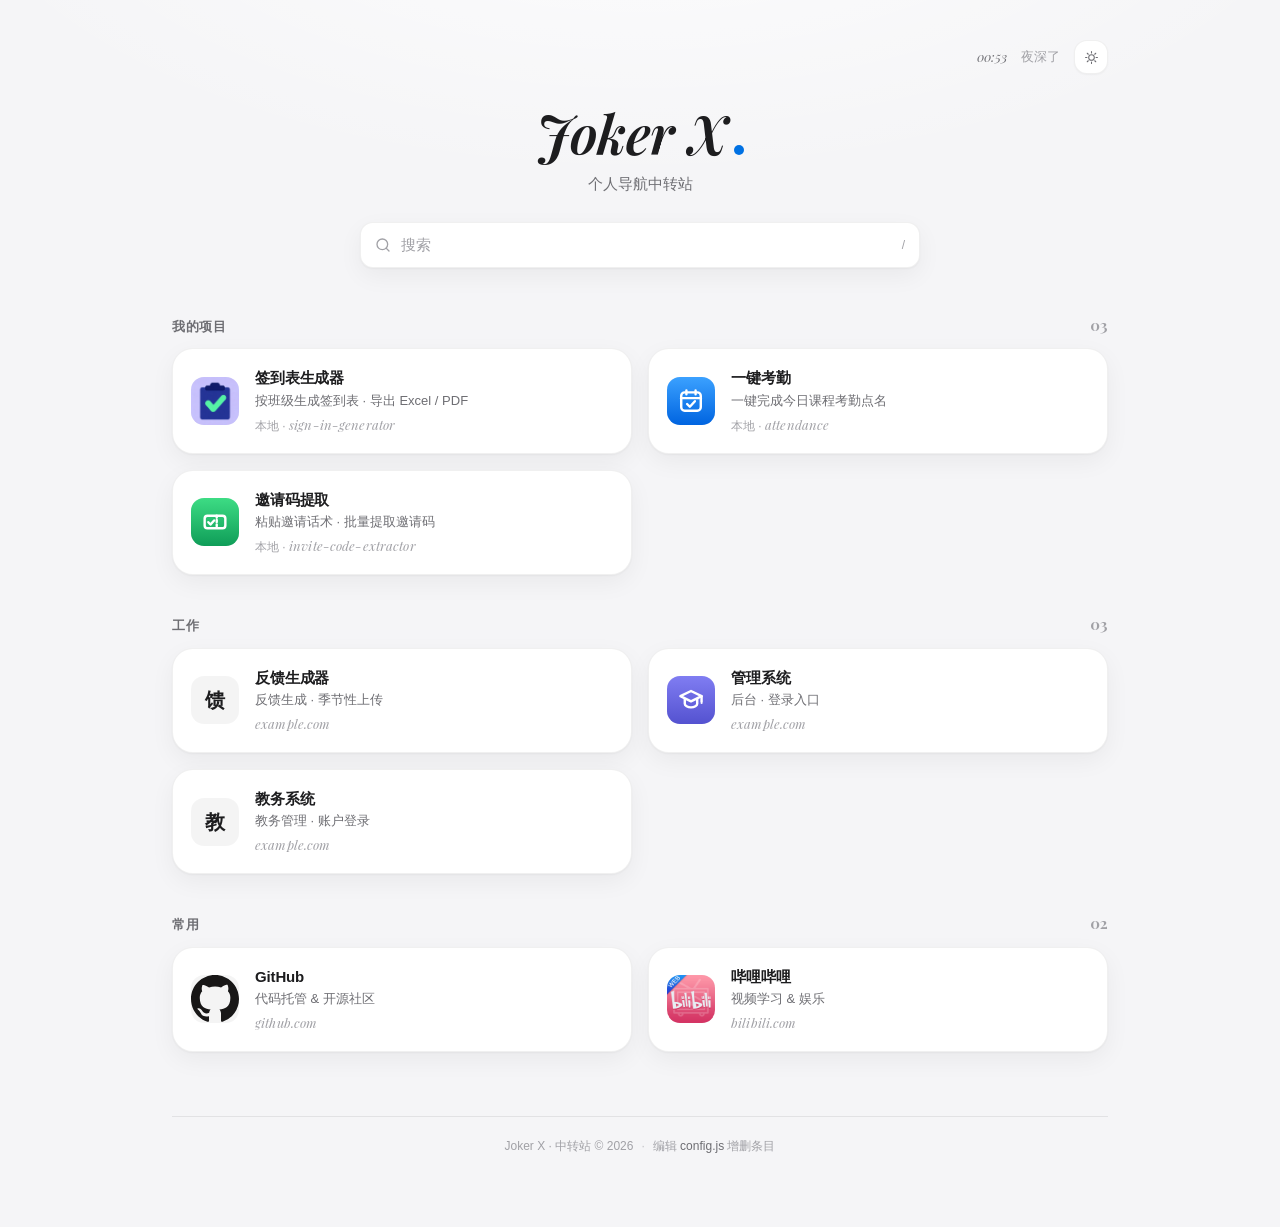
==== index.html @ 62157f1e "feat: Joker X 中转站 —— 苹果风个人导航站（纯静态） 卡片式导航：外链新标签打开、本地子项目当前页跳转。 带搜索过滤、深浅色切换、时钟与问候；零依赖、零构建。 config.js 为示" ====
<!DOCTYPE html>
<html lang="zh-CN">
<head>
  <meta charset="UTF-8">
  <meta name="viewport" content="width=device-width, initial-scale=1.0">
  <meta name="theme-color" content="#f5f5f7">
  <title>Joker X · 中转站</title>
  <meta name="description" content="Joker X 的个人导航中转站">
  <link rel="icon" href="data:image/svg+xml,<svg xmlns='http://www.w3.org/2000/svg' viewBox='0 0 64 64'><rect width='64' height='64' rx='15' fill='%230071e3'/><text x='27' y='45' font-family='Helvetica' font-size='32' font-weight='700' fill='%23ffffff' text-anchor='middle'>J</text><circle cx='47' cy='41' r='4' fill='%23ffffff' opacity='0.9'/></svg>">
  <!-- 首屏主题：必须在样式表之前确定 data-theme，避免刷新时闪一下错误的颜色。
       独立成 theme.js 是为了兼容站点 CSP（script-src 'self' 会拦截内联脚本）。 -->
  <script src="theme.js"></script>
  <link rel="preload" href="assets/fonts/playfair-display-italic.woff2" as="font" type="font/woff2" crossorigin>
  <link rel="preload" href="assets/fonts/playfair-display.woff2" as="font" type="font/woff2" crossorigin>
  <link rel="stylesheet" href="style.css">
</head>
<body>
  <div class="app">
    <!-- 顶栏：右侧时钟 / 问候 / 主题切换 -->
    <div class="topbar">
      <span class="clock" id="clock">--:--</span>
      <span class="greeting" id="greeting">你好</span>
      <button class="theme-toggle" id="themeToggle" type="button" title="切换深色 / 浅色" aria-label="切换深色 / 浅色">
        <svg class="theme-icon theme-icon--sun" viewBox="0 0 24 24" fill="none" stroke="currentColor" stroke-width="1.7" stroke-linecap="round" aria-hidden="true"><circle cx="12" cy="12" r="4.5"/><path d="M12 2.5v2.2M12 19.3v2.2M2.5 12h2.2M19.3 12h2.2M5.2 5.2l1.6 1.6M17.2 17.2l1.6 1.6M5.2 18.8l1.6-1.6M17.2 6.8l1.6-1.6"/></svg>
        <svg class="theme-icon theme-icon--moon" viewBox="0 0 24 24" fill="none" stroke="currentColor" stroke-width="1.7" stroke-linecap="round" stroke-linejoin="round" aria-hidden="true"><path d="M21 12.79A9 9 0 1 1 11.21 3a7 7 0 0 0 9.79 9.79Z"/></svg>
      </button>
    </div>

    <!-- 标题与搜索 -->
    <header class="hero">
      <h1 class="brand-title">Joker X<span class="brand-dot" aria-hidden="true"></span></h1>
      <p class="brand-sub">个人导航中转站</p>
      <div class="search-wrap">
        <div class="search-box">
          <svg class="search-icon" viewBox="0 0 24 24" fill="none" stroke="currentColor" stroke-width="2" stroke-linecap="round" stroke-linejoin="round" aria-hidden="true"><circle cx="11" cy="11" r="8"/><line x1="21" y1="21" x2="16.65" y2="16.65"/></svg>
          <input type="text" id="searchInput" class="search-input" placeholder="搜索" autocomplete="off" spellcheck="false" aria-label="搜索">
          <kbd class="search-kbd">/</kbd>
        </div>
      </div>
    </header>

    <!-- 分区卡片（由 app.js 按 config.js 渲染） -->
    <main class="sections" id="sections"></main>

    <!-- 空状态 -->
    <div class="empty" id="empty" hidden>
      <p class="empty-text">没有找到匹配的条目，换个关键词试试。</p>
    </div>

    <footer class="footer">
      <span>Joker X · 中转站 © <span id="year"></span></span>
      <span class="footer-sep" aria-hidden="true">·</span>
      <span>编辑 <code>config.js</code> 增删条目</span>
    </footer>
  </div>

  <script src="config.js"></script>
  <script src="app.js"></script>
</body>
</html>
---- style.css ----
/* ============================================================
   Joker X 中转站 · 样式表
   苹果风：浅灰底 / 白色圆角卡片 / 细腻阴影 / 苹果蓝点睛
   主题：html[data-theme="light" | "dark"]，深色变量直接写在
   html[data-theme="dark"] 选择器上，不嵌套 :root。
   全部使用扁平选择器，兼容旧内核浏览器。

   圆角：黄金比例（斐波那契）8 / 13 / 21，逐级 ×1.618
         --r-1 小元素 · --r-2 图标位/搜索框/按钮 · --r-3 卡片
   ============================================================ */

/* 品牌艺术衬线：Playfair Display（本地文件，wght 变量轴；斜体 600 用于字标） */
@font-face {
  font-family: 'Playfair Display';
  src: url('./assets/fonts/playfair-display.woff2') format('woff2');
  font-weight: 400 900;
  font-style: normal;
  font-display: swap;
}

@font-face {
  font-family: 'Playfair Display';
  src: url('./assets/fonts/playfair-display-italic.woff2') format('woff2');
  font-weight: 400 900;
  font-style: italic;
  font-display: swap;
}

:root {
  color-scheme: light;

  /* 浅灰底 / 白色卡片 / 文字 */
  --bg: #f5f5f7;
  --bg-glow: radial-gradient(1100px 520px at 50% -160px, rgba(255, 255, 255, 0.9), rgba(255, 255, 255, 0) 66%);
  --card: #ffffff;
  --ink: #1d1d1f;
  --ink-2: #6e6e73;
  --ink-3: #a1a1a6;

  /* 卡片描边与阴影 */
  --card-border: rgba(0, 0, 0, 0.06);
  --card-border-hover: rgba(0, 0, 0, 0.12);
  --card-shadow: 0 1px 2px rgba(0, 0, 0, 0.04), 0 8px 24px rgba(0, 0, 0, 0.05);
  --card-shadow-hover: 0 2px 4px rgba(0, 0, 0, 0.05), 0 16px 40px rgba(0, 0, 0, 0.10);

  /* 图标位底色 */
  --icon-bg: rgba(0, 0, 0, 0.045);

  /* 发丝线（页脚等） */
  --line: rgba(0, 0, 0, 0.08);

  /* 唯一强调色：苹果蓝 */
  --accent: #0071e3;
  --focus-ring: rgba(0, 113, 227, 0.35);

  /* 黄金比例圆角 */
  --r-1: 8px;
  --r-2: 13px;
  --r-3: 21px;

  --font: -apple-system, BlinkMacSystemFont, 'SF Pro Text', 'Segoe UI', 'PingFang SC',
          'Hiragino Sans GB', 'Microsoft YaHei', 'Helvetica Neue', Arial, sans-serif;

  /* 艺术衬线：只用于展示性文字（字标、网址、时钟）。
     邀请码 / 学号等要照着抄的数据一律用系统字体正常显示，不用斜体。 */
  --font-en: 'Playfair Display', 'Palatino Linotype', 'Book Antiqua', Georgia, serif;
}

/* ---------- 深色主题变量 ---------- */
html[data-theme="dark"] {
  color-scheme: dark;

  --bg: #000000;
  --bg-glow: radial-gradient(1100px 520px at 50% -160px, rgba(255, 255, 255, 0.07), rgba(0, 0, 0, 0) 66%);
  --card: #1c1c1e;
  --ink: #f5f5f7;
  --ink-2: #a1a1a6;
  --ink-3: #6e6e73;

  --card-border: rgba(255, 255, 255, 0.08);
  --card-border-hover: rgba(255, 255, 255, 0.16);
  --card-shadow: 0 1px 2px rgba(0, 0, 0, 0.5), 0 8px 24px rgba(0, 0, 0, 0.35);
  --card-shadow-hover: 0 2px 4px rgba(0, 0, 0, 0.6), 0 16px 40px rgba(0, 0, 0, 0.55);

  --icon-bg: rgba(255, 255, 255, 0.09);

  --line: rgba(255, 255, 255, 0.12);

  --accent: #0a84ff;
  --focus-ring: rgba(10, 132, 255, 0.5);
}

* {
  margin: 0;
  padding: 0;
  box-sizing: border-box;
}

body {
  min-height: 100vh;
  font-family: var(--font);
  font-size: 14px;
  line-height: 1.5;
  background-color: var(--bg);
  background-image: var(--bg-glow);
  background-repeat: no-repeat;
  color: var(--ink);
  overflow-x: hidden;
  -webkit-font-smoothing: antialiased;
  -moz-osx-font-smoothing: grayscale;
  transition: background-color 0.3s ease, color 0.3s ease;
}

a {
  color: inherit;
  text-decoration: none;
  -webkit-tap-highlight-color: transparent;
}

button {
  -webkit-tap-highlight-color: transparent;
}

::selection {
  background: var(--accent);
  color: #fff;
}

a:focus-visible,
button:focus-visible {
  outline: 3px solid var(--focus-ring);
  outline-offset: 2px;
}

/* ---------- 主容器 ---------- */
.app {
  max-width: 1000px;
  margin: 0 auto;
  padding: 40px 32px 72px;
}

/* ---------- 顶栏：右侧工具区 ---------- */
.topbar {
  display: flex;
  justify-content: flex-end;
  align-items: center;
  gap: 14px;
  margin-bottom: 30px;
}

.clock {
  font-family: var(--font-en);
  font-style: italic;
  font-size: 13px;
  color: var(--ink-2);
  font-variant-numeric: tabular-nums;
}

.greeting {
  font-size: 13px;
  color: var(--ink-3);
}

/* 主题切换：线描日/月图标，不用 emoji */
.theme-toggle {
  width: 34px;
  height: 34px;
  display: inline-flex;
  align-items: center;
  justify-content: center;
  background: var(--card);
  border: 1px solid var(--card-border);
  border-radius: var(--r-2);
  box-shadow: 0 1px 2px rgba(0, 0, 0, 0.04);
  color: var(--ink-2);
  cursor: pointer;
  transition: color 0.2s ease, border-color 0.2s ease;
}

@media (hover: hover) {
  .theme-toggle:hover {
    color: var(--ink);
    border-color: var(--card-border-hover);
  }
}

.theme-icon {
  width: 15px;
  height: 15px;
}

.theme-icon--sun { display: block; }
.theme-icon--moon { display: none; }

html[data-theme="dark"] .theme-icon--sun { display: none; }
html[data-theme="dark"] .theme-icon--moon { display: block; }

/* ---------- 标题区（居中） ---------- */
.hero {
  text-align: center;
}

.brand-title {
  font-family: 'Playfair Display', 'Palatino Linotype', 'Songti SC', Georgia, serif;
  font-style: italic;
  font-weight: 600;
  font-size: clamp(38px, 6.5vw, 54px);
  letter-spacing: -0.01em;
  line-height: 1.1;
}

.brand-dot {
  display: inline-block;
  width: 10px;
  height: 10px;
  margin-left: 7px;
  border-radius: 50%;
  background: var(--accent);
}

.brand-sub {
  margin-top: 10px;
  font-size: 15px;
  color: var(--ink-2);
}

/* ---------- 搜索（居中悬浮框） ---------- */
.search-wrap {
  max-width: 560px;
  margin: 26px auto 0;
}

.search-box {
  display: flex;
  align-items: center;
  gap: 10px;
  height: 46px;
  padding: 0 14px;
  background: var(--card);
  border: 1px solid var(--card-border);
  border-radius: var(--r-2);
  box-shadow: var(--card-shadow);
  transition: border-color 0.2s ease, box-shadow 0.2s ease;
}

/* 聚焦：苹果式蓝色光环 */
.search-box:focus-within {
  border-color: var(--accent);
  box-shadow: 0 0 0 4px var(--focus-ring);
}

.search-icon {
  width: 16px;
  height: 16px;
  flex: none;
  color: var(--ink-3);
}

.search-input {
  flex: 1;
  min-width: 0;
  border: 0;
  background: none;
  font-family: inherit;
  font-size: 15px;
  color: var(--ink);
}

.search-input:focus {
  outline: none;
}

.search-input::placeholder {
  color: var(--ink-3);
}

.search-kbd {
  font-family: inherit;
  font-size: 12px;
  color: var(--ink-3);
  pointer-events: none;
}

/* ---------- 目录分区 ---------- */
.sections {
  margin-top: 46px;
}

.group + .group {
  margin-top: 38px;
}

.group-title {
  display: flex;
  align-items: baseline;
  justify-content: space-between;
  gap: 12px;
  margin-bottom: 12px;
}

.group-name {
  font-size: 13px;
  font-weight: 600;
  letter-spacing: 0.04em;
  color: var(--ink-2);
}

.group-count {
  font-family: 'Playfair Display', Georgia, serif;
  font-size: 15px;
  color: var(--ink-3);
  font-variant-numeric: tabular-nums;
}

/* ---------- 卡片 ---------- */
.card-grid {
  list-style: none;
  display: grid;
  grid-template-columns: repeat(auto-fill, minmax(340px, 1fr));
  gap: 16px;
}

.card-grid > li {
  display: flex;
}

.card {
  flex: 1;
  display: flex;
  align-items: center;
  gap: 16px;
  padding: 18px;
  background: var(--card);
  border: 1px solid var(--card-border);
  border-radius: var(--r-3);
  box-shadow: var(--card-shadow);
  transition: transform 0.3s cubic-bezier(0.2, 0, 0.2, 1),
              box-shadow 0.3s cubic-bezier(0.2, 0, 0.2, 1),
              border-color 0.3s ease;
}

/* 悬停：轻微上浮 + 阴影加深，仅在支持 hover 的设备上生效 */
@media (hover: hover) {
  .card:hover {
    transform: translateY(-1px);
    box-shadow: var(--card-shadow-hover);
    border-color: var(--card-border-hover);
  }
}

/* 触屏 / 点击轻反馈 */
.card:active {
  transform: scale(0.99);
}

/* 图标位：48px 圆角灰底，品牌 logo / favicon，兜底 mark 单字 */
.card-icon {
  flex: 0 0 48px;
  width: 48px;
  height: 48px;
  display: inline-flex;
  align-items: center;
  justify-content: center;
  border-radius: var(--r-2);
  background: var(--icon-bg);
  font-size: 20px;
  font-weight: 600;
  color: var(--ink);
}

/* 图标统一铺满整个 48px 图标位（App 贴片式），圆角继承灰底槽。
   品牌图标 / 站点 favicon / 自绘贴片各自自带底色，深浅色主题均无需特殊处理；
   加载失败时 img 移除，露出灰底槽显示 mark 单字兜底 */
.card-icon img {
  width: 100%;
  height: 100%;
  border-radius: inherit;
  object-fit: cover;
}

/* 深色主题下反转单色图标（如 GitHub 黑标 → 白标） */
html[data-theme="dark"] .card-icon img.mark-invert {
  filter: invert(1);
}

.card-body {
  display: flex;
  flex-direction: column;
  min-width: 0;
}

.card-name {
  font-size: 15px;
  font-weight: 600;
  letter-spacing: -0.01em;
  overflow: hidden;
  text-overflow: ellipsis;
  white-space: nowrap;
}

.card-desc {
  margin-top: 2px;
  font-size: 13px;
  line-height: 1.45;
  color: var(--ink-2);
  display: -webkit-box;
  -webkit-line-clamp: 2;
  -webkit-box-orient: vertical;
  overflow: hidden;
}

.card-host {
  margin-top: 4px;
  font-size: 12px;
  color: var(--ink-3);
  overflow: hidden;
  text-overflow: ellipsis;
  white-space: nowrap;
}

/* 网址用艺术斜体（中文前缀保持系统字体） */
.card-host .en {
  font-family: var(--font-en);
  font-style: italic;
  font-size: 13px;
  letter-spacing: 0.01em;
}

/* ---------- 空状态 ---------- */
.empty {
  margin-top: 64px;
  text-align: center;
}

.empty-text {
  font-size: 14px;
  color: var(--ink-2);
}

.load-error {
  font-size: 14px;
  color: var(--ink-2);
}

/* ---------- 页脚 ---------- */
.footer {
  display: flex;
  align-items: baseline;
  justify-content: center;
  flex-wrap: wrap;
  gap: 8px;
  margin-top: 64px;
  padding-top: 20px;
  border-top: 1px solid var(--line);
  font-size: 12px;
  color: var(--ink-3);
}

.footer code {
  font-family: inherit;
  color: var(--ink-2);
}

.footer-sep {
  opacity: 0.6;
}

/* ---------- 手机端适配 ---------- */
@media (max-width: 640px) {
  .app {
    padding: 28px 20px 56px;
  }

  .topbar {
    margin-bottom: 24px;
  }

  .search-wrap {
    margin-top: 22px;
  }

  .search-input {
    font-size: 16px; /* 避免 iOS 聚焦时自动放大页面 */
  }

  .sections {
    margin-top: 36px;
  }

  .group + .group {
    margin-top: 30px;
  }

  .card-grid {
    gap: 14px;
  }

  .card {
    padding: 16px;
    gap: 14px;
    border-radius: var(--r-3);
  }

  .card-icon {
    flex-basis: 44px;
    width: 44px;
    height: 44px;
    border-radius: var(--r-2);
    font-size: 18px;
  }

  .footer {
    margin-top: 52px;
  }
}

/* ---------- 动效收敛 ---------- */
@media (prefers-reduced-motion: reduce) {
  * {
    transition-duration: 0.01ms !important;
    animation-duration: 0.01ms !important;
  }
}
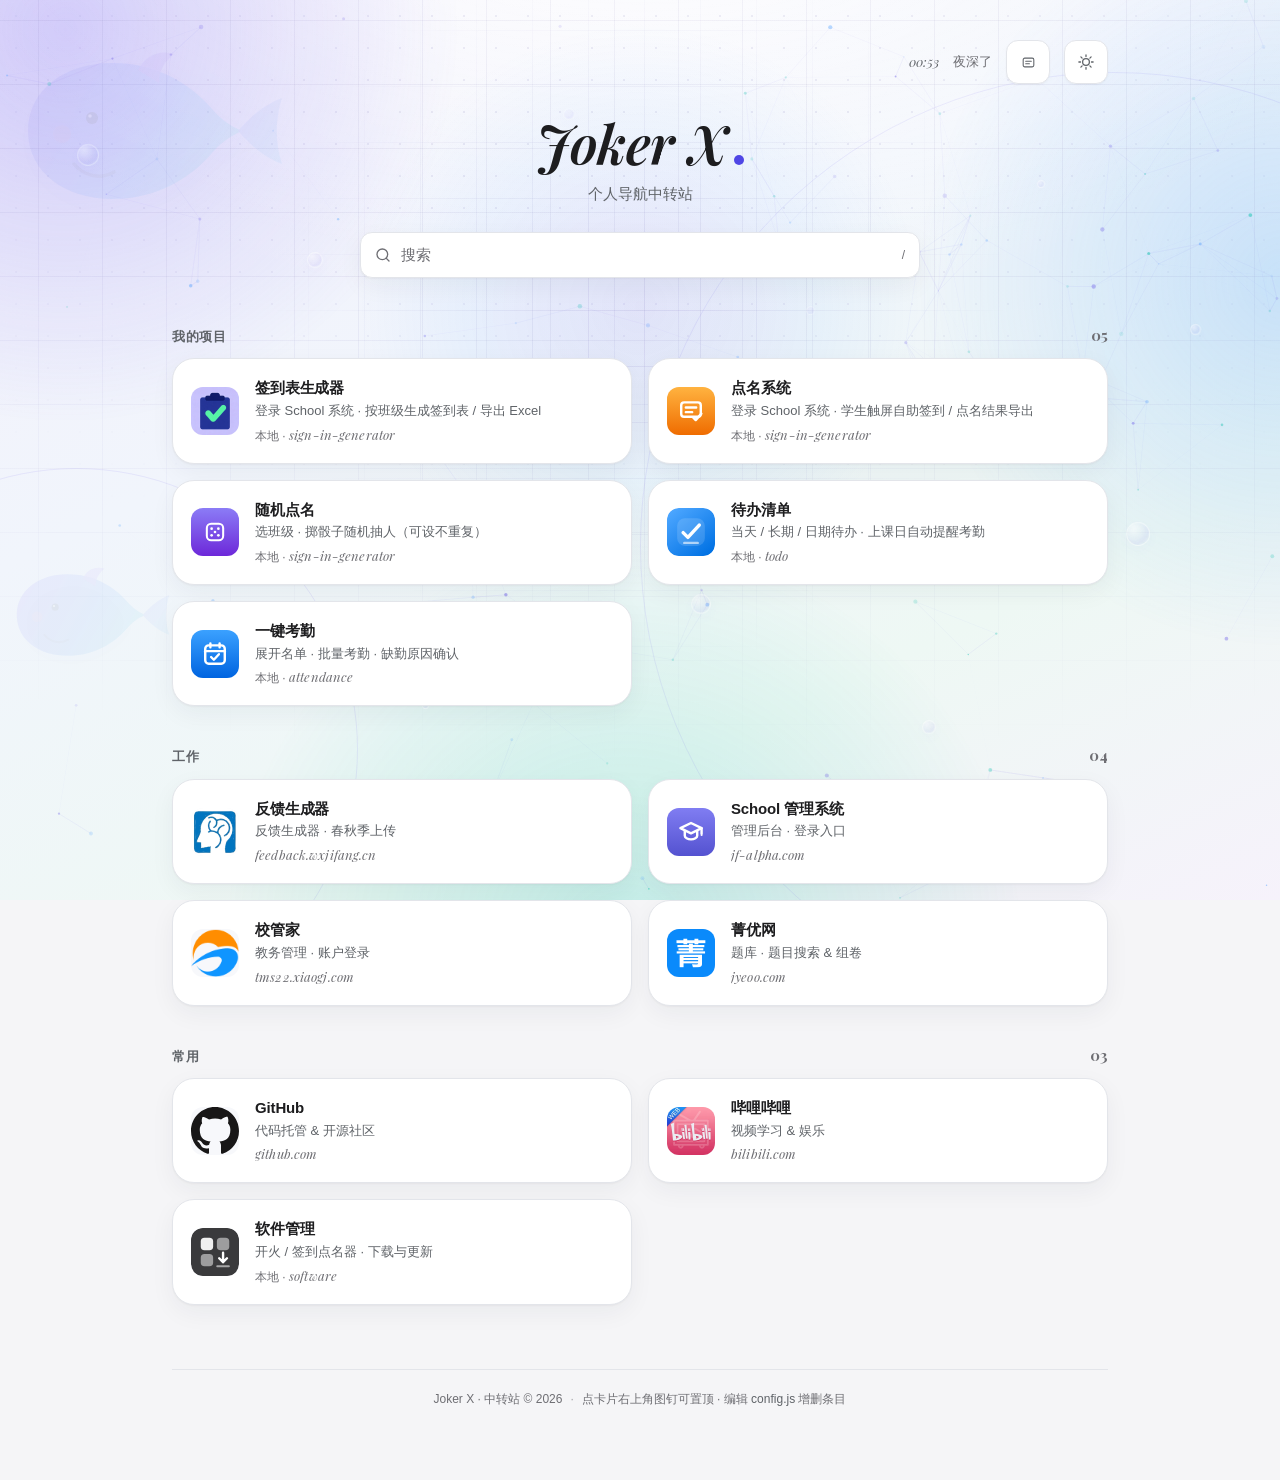
==== commit 5f7e8542: "feat: redesign attendance workflow and sync live hub" ====
--- a/index.html
+++ b/index.html
@@ -2,24 +2,47 @@
 <html lang="zh-CN">
 <head>
   <meta charset="UTF-8">
-  <meta name="viewport" content="width=device-width, initial-scale=1.0">
+  <meta name="viewport" content="width=device-width, initial-scale=1.0, viewport-fit=cover">
   <meta name="theme-color" content="#f5f5f7">
   <title>Joker X · 中转站</title>
   <meta name="description" content="Joker X 的个人导航中转站">
-  <link rel="icon" href="data:image/svg+xml,<svg xmlns='http://www.w3.org/2000/svg' viewBox='0 0 64 64'><rect width='64' height='64' rx='15' fill='%230071e3'/><text x='27' y='45' font-family='Helvetica' font-size='32' font-weight='700' fill='%23ffffff' text-anchor='middle'>J</text><circle cx='47' cy='41' r='4' fill='%23ffffff' opacity='0.9'/></svg>">
+  <link rel="icon" type="image/png" href="assets/icons/avatar-64.png">
+  <!-- 站点头像由 tools/set_site_avatar.py 从照片生成（64/180/192/512/maskable） -->
+  <!-- PWA：安装到主屏幕（图标由 tools/make_pwa_icons.py 从安卓启动器资产生成） -->
+  <link rel="manifest" href="manifest.webmanifest">
+  <link rel="apple-touch-icon" href="assets/icons/avatar-180.png">
+  <meta name="apple-mobile-web-app-capable" content="yes">
+  <meta name="apple-mobile-web-app-title" content="中转站">
+  <meta name="apple-mobile-web-app-status-bar-style" content="black-translucent">
+  <meta name="mobile-web-app-capable" content="yes">
   <!-- 首屏主题：必须在样式表之前确定 data-theme，避免刷新时闪一下错误的颜色。
        独立成 theme.js 是为了兼容站点 CSP（script-src 'self' 会拦截内联脚本）。 -->
   <script src="theme.js"></script>
   <link rel="preload" href="assets/fonts/playfair-display-italic.woff2" as="font" type="font/woff2" crossorigin>
   <link rel="preload" href="assets/fonts/playfair-display.woff2" as="font" type="font/woff2" crossorigin>
-  <link rel="stylesheet" href="style.css">
+  <link rel="stylesheet" href="projects/sign-in-generator/ui-tokens.css">
+  <link rel="stylesheet" href="style.css?v=4">
+  <!-- 动态背景层：光标光晕 + 微光网格 + 缓慢漂移色块（assets/ambient/） -->
+  <link rel="stylesheet" href="assets/ambient/ambient.css?v=4">
+  <script src="assets/ambient/ambient.js?v=4" defer></script>
+  <!-- 鲸鱼娘桌宠（Live2D，素材 CC BY-NC-SA，见 assets/pet/NOTICE.md） -->
+  <link rel="stylesheet" href="assets/pet/live2d-pet.css?v=3">
+  <script src="assets/pet/live2d-pet.js?v=9" defer></script>
 </head>
-<body>
+<body class="hub">
   <div class="app">
-    <!-- 顶栏：右侧时钟 / 问候 / 主题切换 -->
+    <!-- 顶栏：右侧天气 / 时钟 / 问候 / 视图与主题切换 -->
     <div class="topbar">
+      <span class="weather" id="weather" hidden>
+        <span class="weather-icon" id="weatherIcon" aria-hidden="true"></span>
+        <span class="weather-temp" id="weatherTemp"></span>
+      </span>
       <span class="clock" id="clock">--:--</span>
       <span class="greeting" id="greeting">你好</span>
+      <button class="view-toggle" id="viewToggle" type="button" title="切换卡片 / 图标视图" aria-label="切换卡片 / 图标视图">
+        <svg class="view-icon view-icon--cards" viewBox="0 0 24 24" fill="none" stroke="currentColor" stroke-width="1.7" stroke-linecap="round" stroke-linejoin="round" aria-hidden="true"><rect x="3.5" y="5" width="17" height="14" rx="2.5"/><path d="M7.5 10h9M7.5 14h6"/></svg>
+        <svg class="view-icon view-icon--grid" viewBox="0 0 24 24" fill="none" stroke="currentColor" stroke-width="1.7" stroke-linecap="round" stroke-linejoin="round" aria-hidden="true"><rect x="3.5" y="3.5" width="7.4" height="7.4" rx="2"/><rect x="13.1" y="3.5" width="7.4" height="7.4" rx="2"/><rect x="3.5" y="13.1" width="7.4" height="7.4" rx="2"/><rect x="13.1" y="13.1" width="7.4" height="7.4" rx="2"/></svg>
+      </button>
       <button class="theme-toggle" id="themeToggle" type="button" title="切换深色 / 浅色" aria-label="切换深色 / 浅色">
         <svg class="theme-icon theme-icon--sun" viewBox="0 0 24 24" fill="none" stroke="currentColor" stroke-width="1.7" stroke-linecap="round" aria-hidden="true"><circle cx="12" cy="12" r="4.5"/><path d="M12 2.5v2.2M12 19.3v2.2M2.5 12h2.2M19.3 12h2.2M5.2 5.2l1.6 1.6M17.2 17.2l1.6 1.6M5.2 18.8l1.6-1.6M17.2 6.8l1.6-1.6"/></svg>
         <svg class="theme-icon theme-icon--moon" viewBox="0 0 24 24" fill="none" stroke="currentColor" stroke-width="1.7" stroke-linecap="round" stroke-linejoin="round" aria-hidden="true"><path d="M21 12.79A9 9 0 1 1 11.21 3a7 7 0 0 0 9.79 9.79Z"/></svg>
@@ -50,11 +73,11 @@
     <footer class="footer">
       <span>Joker X · 中转站 © <span id="year"></span></span>
       <span class="footer-sep" aria-hidden="true">·</span>
-      <span>编辑 <code>config.js</code> 增删条目</span>
+      <span>点卡片右上角图钉可置顶 · 编辑 <code>config.js</code> 增删条目</span>
     </footer>
   </div>
 
-  <script src="config.js"></script>
-  <script src="app.js"></script>
+  <script src="config.js?v=3"></script>
+  <script src="app.js?v=3"></script>
 </body>
 </html>
--- a/projects/sign-in-generator/ui-tokens.css
+++ b/projects/sign-in-generator/ui-tokens.css
@@ -0,0 +1,120 @@
+/* Shared visual tokens for the hub and the classroom tools. Used by the main hub and this sub-app. */
+:root {
+  color-scheme: light;
+
+  --ui-font-sans: -apple-system, BlinkMacSystemFont, "Segoe UI", "PingFang SC",
+    "Hiragino Sans GB", "Microsoft YaHei", "Noto Sans CJK SC",
+    "Source Han Sans SC", "Helvetica Neue", Arial, sans-serif;
+  --ui-font-cjk: "Noto Sans SC", "Source Han Sans SC", "PingFang SC",
+    "Hiragino Sans GB", "Microsoft YaHei", sans-serif;
+
+  --ui-bg: #f5f5f7;
+  --ui-surface: #ffffff;
+  --ui-surface-muted: #f7f8fb;
+  --ui-text: #1d1d1f;
+  --ui-text-strong: #111827;
+  --ui-text-secondary: #5f6368;
+  --ui-text-muted: #6e6e73;
+  --ui-border: #e3e5ea;
+  --ui-border-strong: #d1d5db;
+
+  --ui-accent: #4f46e5;
+  --ui-accent-hover: #4338ca;
+  --ui-accent-soft: #eef2ff;
+  --ui-accent-border: #c7d2fe;
+  --ui-success: #059669;
+  --ui-success-hover: #047857;
+  --ui-warning: #b45309;
+  --ui-danger: #dc2626;
+  --ui-danger-hover: #b91c1c;
+
+  --ui-radius-sm: 8px;
+  --ui-radius-md: 12px;
+  --ui-radius-lg: 14px;
+  --ui-radius-xl: 22px;
+  --ui-radius-pill: 999px;
+
+  --ui-space-1: 4px;
+  --ui-space-2: 8px;
+  --ui-space-3: 12px;
+  --ui-space-4: 16px;
+  --ui-space-5: 24px;
+  --ui-space-6: 32px;
+  --ui-space-7: 48px;
+
+  --ui-control-sm: 36px;
+  --ui-control: 44px;
+  --ui-control-lg: 48px;
+  --ui-icon-sm: 16px;
+  --ui-icon: 18px;
+  --ui-icon-lg: 20px;
+
+  --ui-focus-ring: rgba(79, 70, 229, 0.35);
+  --ui-shadow-card: 0 1px 2px rgba(0, 0, 0, 0.04),
+    0 8px 24px rgba(28, 32, 56, 0.05);
+  --ui-duration-fast: 120ms;
+  --ui-duration: 180ms;
+  --ui-duration-slow: 280ms;
+}
+
+html[data-theme="dark"] {
+  color-scheme: dark;
+
+  --ui-bg: #000000;
+  --ui-surface: #1c1c1e;
+  --ui-surface-muted: #242428;
+  --ui-text: #f5f5f7;
+  --ui-text-strong: #ffffff;
+  --ui-text-secondary: #b7b7bd;
+  --ui-text-muted: #a1a1a6;
+  --ui-border: rgba(255, 255, 255, 0.12);
+  --ui-border-strong: rgba(255, 255, 255, 0.2);
+
+  --ui-accent: #a5b4fc;
+  --ui-accent-hover: #c7d2fe;
+  --ui-accent-soft: rgba(99, 102, 241, 0.16);
+  --ui-accent-border: rgba(165, 180, 252, 0.35);
+  --ui-focus-ring: rgba(165, 180, 252, 0.5);
+  --ui-shadow-card: 0 1px 2px rgba(0, 0, 0, 0.5),
+    0 8px 24px rgba(0, 0, 0, 0.35);
+}
+
+/* One SVG family, one stroke language. Icons inherit the surrounding colour. */
+.ui-icon-sprite {
+  position: absolute;
+  width: 0;
+  height: 0;
+  overflow: hidden;
+  pointer-events: none;
+}
+
+.ui-icon {
+  display: inline-block;
+  flex: none;
+  width: var(--ui-icon);
+  height: var(--ui-icon);
+  fill: none;
+  stroke: currentColor;
+  stroke-width: 1.8;
+  stroke-linecap: round;
+  stroke-linejoin: round;
+  vertical-align: -0.18em;
+  pointer-events: none;
+}
+
+.ui-icon--sm {
+  width: var(--ui-icon-sm);
+  height: var(--ui-icon-sm);
+}
+
+.ui-icon--lg {
+  width: var(--ui-icon-lg);
+  height: var(--ui-icon-lg);
+}
+
+.ui-icon-label {
+  display: inline-flex;
+  align-items: center;
+  justify-content: center;
+  gap: 6px;
+}
--- a/style.css
+++ b/style.css
@@ -30,36 +30,35 @@
   color-scheme: light;
 
   /* 浅灰底 / 白色卡片 / 文字 */
-  --bg: #f5f5f7;
+  --bg: var(--ui-bg);
   --bg-glow: radial-gradient(1100px 520px at 50% -160px, rgba(255, 255, 255, 0.9), rgba(255, 255, 255, 0) 66%);
-  --card: #ffffff;
-  --ink: #1d1d1f;
-  --ink-2: #6e6e73;
-  --ink-3: #a1a1a6;
+  --card: var(--ui-surface);
+  --ink: var(--ui-text);
+  --ink-2: var(--ui-text-secondary);
+  --ink-3: var(--ui-text-muted);
 
   /* 卡片描边与阴影 */
-  --card-border: rgba(0, 0, 0, 0.06);
-  --card-border-hover: rgba(0, 0, 0, 0.12);
-  --card-shadow: 0 1px 2px rgba(0, 0, 0, 0.04), 0 8px 24px rgba(0, 0, 0, 0.05);
+  --card-border: var(--ui-border);
+  --card-border-hover: var(--ui-border-strong);
+  --card-shadow: var(--ui-shadow-card);
   --card-shadow-hover: 0 2px 4px rgba(0, 0, 0, 0.05), 0 16px 40px rgba(0, 0, 0, 0.10);
 
   /* 图标位底色 */
-  --icon-bg: rgba(0, 0, 0, 0.045);
+  --icon-bg: var(--ui-surface-muted);
 
   /* 发丝线（页脚等） */
-  --line: rgba(0, 0, 0, 0.08);
-
-  /* 唯一强调色：苹果蓝 */
-  --accent: #0071e3;
-  --focus-ring: rgba(0, 113, 227, 0.35);
+  --line: var(--ui-border);
+
+  /* 唯一强调色与主站 / 子页共用 */
+  --accent: var(--ui-accent);
+  --focus-ring: var(--ui-focus-ring);
 
   /* 黄金比例圆角 */
-  --r-1: 8px;
-  --r-2: 13px;
-  --r-3: 21px;
-
-  --font: -apple-system, BlinkMacSystemFont, 'SF Pro Text', 'Segoe UI', 'PingFang SC',
-          'Hiragino Sans GB', 'Microsoft YaHei', 'Helvetica Neue', Arial, sans-serif;
+  --r-1: var(--ui-radius-sm);
+  --r-2: var(--ui-radius-md);
+  --r-3: var(--ui-radius-xl);
+
+  --font: var(--ui-font-sans);
 
   /* 艺术衬线：只用于展示性文字（字标、网址、时钟）。
      邀请码 / 学号等要照着抄的数据一律用系统字体正常显示，不用斜体。 */
@@ -70,30 +69,21 @@
 html[data-theme="dark"] {
   color-scheme: dark;
 
-  --bg: #000000;
   --bg-glow: radial-gradient(1100px 520px at 50% -160px, rgba(255, 255, 255, 0.07), rgba(0, 0, 0, 0) 66%);
-  --card: #1c1c1e;
-  --ink: #f5f5f7;
-  --ink-2: #a1a1a6;
-  --ink-3: #6e6e73;
-
-  --card-border: rgba(255, 255, 255, 0.08);
-  --card-border-hover: rgba(255, 255, 255, 0.16);
-  --card-shadow: 0 1px 2px rgba(0, 0, 0, 0.5), 0 8px 24px rgba(0, 0, 0, 0.35);
   --card-shadow-hover: 0 2px 4px rgba(0, 0, 0, 0.6), 0 16px 40px rgba(0, 0, 0, 0.55);
 
-  --icon-bg: rgba(255, 255, 255, 0.09);
-
-  --line: rgba(255, 255, 255, 0.12);
-
-  --accent: #0a84ff;
-  --focus-ring: rgba(10, 132, 255, 0.5);
 }
 
 * {
   margin: 0;
   padding: 0;
   box-sizing: border-box;
+}
+
+/* hidden 属性必须生效：若有元素自带 display（如 .weather 的 inline-flex），
+   会覆盖浏览器对 [hidden] 的默认隐藏；这条统一兜底。 */
+[hidden] {
+  display: none !important;
 }
 
 body {
@@ -144,6 +134,7 @@
   display: flex;
   justify-content: flex-end;
   align-items: center;
+  flex-wrap: wrap;   /* 窄屏兜底：元素过多时换行而不是溢出裁切 */
   gap: 14px;
   margin-bottom: 30px;
 }
@@ -161,10 +152,42 @@
   color: var(--ink-3);
 }
 
-/* 主题切换：线描日/月图标，不用 emoji */
-.theme-toggle {
-  width: 34px;
-  height: 34px;
+/* 天气小组件（open-meteo）：线描图标 + 温度，可选城市名 */
+.weather {
+  display: inline-flex;
+  align-items: center;
+  gap: 6px;
+  color: var(--ink-2);
+}
+
+.weather-icon {
+  display: inline-flex;
+  width: 15px;
+  height: 15px;
+}
+
+.weather-icon svg {
+  width: 100%;
+  height: 100%;
+  display: block;
+}
+
+.weather-temp {
+  font-size: 13px;
+  font-variant-numeric: tabular-nums;
+}
+
+.weather-city {
+  font-size: 12px;
+  color: var(--ink-3);
+  margin-left: 2px;
+}
+
+/* 主题 / 视图切换按钮：线描图标，不用 emoji */
+.theme-toggle,
+.view-toggle {
+  width: var(--ui-control);
+  height: var(--ui-control);
   display: inline-flex;
   align-items: center;
   justify-content: center;
@@ -174,26 +197,45 @@
   box-shadow: 0 1px 2px rgba(0, 0, 0, 0.04);
   color: var(--ink-2);
   cursor: pointer;
-  transition: color 0.2s ease, border-color 0.2s ease;
+  transition: color 0.2s ease, border-color 0.2s ease, transform 0.08s ease;
+}
+
+/* 点按轻反馈（与卡片一致的触屏手感） */
+.theme-toggle:active,
+.view-toggle:active {
+  transform: scale(0.94);
 }
 
 @media (hover: hover) {
-  .theme-toggle:hover {
+  .theme-toggle:hover,
+  .view-toggle:hover {
     color: var(--ink);
     border-color: var(--card-border-hover);
   }
 }
 
 .theme-icon {
+  width: var(--ui-icon);
+  height: var(--ui-icon);
+}
+
+.theme-icon--sun { display: block; }
+.theme-icon--moon { display: none; }
+
+html[data-theme="dark"] .theme-icon--sun { display: none; }
+html[data-theme="dark"] .theme-icon--moon { display: block; }
+
+/* 视图切换：卡片视图显示"卡片"图标，图标视图显示"宫格"图标 */
+.view-icon {
   width: 15px;
   height: 15px;
 }
 
-.theme-icon--sun { display: block; }
-.theme-icon--moon { display: none; }
-
-html[data-theme="dark"] .theme-icon--sun { display: none; }
-html[data-theme="dark"] .theme-icon--moon { display: block; }
+.view-icon--cards { display: block; }
+.view-icon--grid { display: none; }
+
+html[data-view="icons"] .view-icon--cards { display: none; }
+html[data-view="icons"] .view-icon--grid { display: block; }
 
 /* ---------- 标题区（居中） ---------- */
 .hero {
@@ -279,6 +321,13 @@
   font-size: 12px;
   color: var(--ink-3);
   pointer-events: none;
+}
+
+/* 触屏设备不显示键盘快捷键提示（手机上不存在的按键没有意义） */
+@media (hover: none) {
+  .search-kbd {
+    display: none;
+  }
 }
 
 /* ---------- 目录分区 ---------- */
@@ -426,6 +475,156 @@
   letter-spacing: 0.01em;
 }
 
+/* ---------- 图标视图（Launchpad 风） ---------- */
+.icon-grid {
+  list-style: none;
+  display: grid;
+  grid-template-columns: repeat(auto-fill, minmax(88px, 1fr));
+  gap: 12px;
+}
+
+.icon-item {
+  display: flex;
+  flex-direction: column;
+  align-items: center;
+  gap: 8px;
+  padding: 14px 8px 10px;
+  background: var(--card);
+  border: 1px solid var(--card-border);
+  border-radius: var(--r-2);
+  box-shadow: var(--card-shadow);
+  min-width: 0;
+  transition: transform 0.3s cubic-bezier(0.2, 0, 0.2, 1),
+              box-shadow 0.3s cubic-bezier(0.2, 0, 0.2, 1),
+              border-color 0.3s ease;
+}
+
+@media (hover: hover) {
+  .icon-item:hover {
+    transform: translateY(-1px);
+    box-shadow: var(--card-shadow-hover);
+    border-color: var(--card-border-hover);
+  }
+}
+
+.icon-item:active {
+  transform: scale(0.98);
+}
+
+/* 复用卡片图标位，但放大为 56px 贴片 */
+.icon-item .card-icon {
+  flex: 0 0 56px;
+  width: 56px;
+  height: 56px;
+  font-size: 22px;
+}
+
+.icon-name {
+  font-size: 12px;
+  line-height: 1.35;
+  color: var(--ink);
+  text-align: center;
+  display: -webkit-box;
+  -webkit-line-clamp: 2;
+  -webkit-box-orient: vertical;
+  overflow: hidden;
+}
+
+/* ---------- 手动置顶 ---------- */
+.card-grid > li,
+.icon-grid > li {
+  position: relative;
+}
+
+.pin-btn {
+  position: absolute;
+  top: 10px;
+  right: 10px;
+  z-index: 2;
+  width: 28px;
+  height: 28px;
+  padding: 0;
+  display: inline-flex;
+  align-items: center;
+  justify-content: center;
+  border: 1px solid transparent;
+  border-radius: 50%;
+  background: var(--card);
+  color: var(--ink-3);
+  opacity: 0;
+  transform: scale(0.9);
+  cursor: pointer;
+  transition: opacity 0.18s ease, transform 0.18s ease,
+              color 0.18s ease, border-color 0.18s ease;
+}
+
+.pin-btn svg {
+  width: 15px;
+  height: 15px;
+}
+
+.card-grid > li:hover .pin-btn,
+.card-grid > li:focus-within .pin-btn,
+.icon-grid > li:hover .pin-btn,
+.icon-grid > li:focus-within .pin-btn,
+.pin-btn.is-pinned {
+  opacity: 1;
+  transform: none;
+}
+
+.pin-btn:hover {
+  color: var(--accent);
+  border-color: var(--card-border);
+}
+
+.pin-btn.is-pinned {
+  color: var(--accent);
+}
+
+/* 图标视图：图钉缩小，避免压住图标 */
+.icon-grid .pin-btn {
+  top: 5px;
+  right: 5px;
+  width: 22px;
+  height: 22px;
+}
+
+.icon-grid .pin-btn svg {
+  width: 12px;
+  height: 12px;
+}
+
+/* 卡片正文给右上角图钉留空间，长标题不会压到按钮 */
+.card-grid .card-body {
+  padding-right: 20px;
+}
+
+/* 触屏没有 hover：图钉常驻半透明，方便点 */
+@media (hover: none) {
+  .pin-btn {
+    opacity: 0.6;
+    transform: none;
+  }
+}
+
+/* 置顶分区标题 */
+.group--pinned .group-name {
+  color: var(--accent);
+}
+
+.group-pin {
+  width: 13px;
+  height: 13px;
+  margin-right: 5px;
+  vertical-align: -2px;
+}
+
+/* 搜索键盘导航的选中态（两种视图通用） */
+a.kbd-active {
+  outline: 3px solid var(--focus-ring);
+  outline-offset: 2px;
+}
+
 /* ---------- 空状态 ---------- */
 .empty {
   margin-top: 64px;
@@ -468,7 +667,7 @@
 /* ---------- 手机端适配 ---------- */
 @media (max-width: 640px) {
   .app {
-    padding: 28px 20px 56px;
+    padding: 28px max(20px, env(safe-area-inset-right)) max(56px, env(safe-area-inset-bottom)) max(20px, env(safe-area-inset-left));
   }
 
   .topbar {
@@ -483,6 +682,11 @@
     font-size: 16px; /* 避免 iOS 聚焦时自动放大页面 */
   }
 
+  /* 手机端优先保留任务标题与说明，隐藏来源仓库等低频元数据。 */
+  .card-host {
+    display: none;
+  }
+
   .sections {
     margin-top: 36px;
   }
@@ -492,7 +696,24 @@
   }
 
   .card-grid {
+    grid-template-columns: 1fr;
     gap: 14px;
+  }
+
+  .icon-grid {
+    grid-template-columns: repeat(auto-fill, minmax(76px, 1fr));
+    gap: 10px;
+  }
+
+  .icon-item {
+    padding: 12px 6px 9px;
+  }
+
+  .icon-item .card-icon {
+    flex-basis: 48px;
+    width: 48px;
+    height: 48px;
+    font-size: 19px;
   }
 
   .card {
--- a/assets/ambient/ambient.css
+++ b/assets/ambient/ambient.css
@@ -0,0 +1,412 @@
+/* ============================================================
+   Joker X · 动态交互背景层
+   ------------------------------------------------------------
+   设计方向（2026-10-24 重做）：
+     · 参考「技术感淡彩」：淡紫 → 冰蓝 → 薄荷的柔光渐变
+     · 细网格 + 点阵 + 极淡的等高线圆环，制造“图纸 / 水面”质感
+     · 少量漂浮气泡；首页额外有两条圆滚滚的「大肥鱼」缓慢游过
+     · 鼠标光晕 + 网格跟随（保留原有交互，不抢内容）
+
+   性能约定：
+     1. 只有一层 fixed 容器，z-index:-1，pointer-events:none，打印隐藏；
+     2. 所有漂移 / 游动只改 transform，不触发布局；
+     3. 光标跟随用单个 rAF，静止后自动停表；触屏 / 减弱动效不跑循环；
+     4. 鱼和气泡全部由 CSS 动画驱动，不增加 JS 帧循环。
+   ============================================================ */
+
+.jx-ambient {
+  position: fixed;
+  inset: 0;
+  z-index: -1;
+  overflow: hidden;
+  pointer-events: none;
+  contain: strict;
+
+  /* 浅色：柔光淡彩底 */
+  background-color: #f4f3fb;
+  background-image:
+    radial-gradient(1200px 720px at 50% -14%, rgba(255, 255, 255, 0.98), rgba(255, 255, 255, 0) 64%),
+    linear-gradient(155deg, #f3f0fb 0%, #f1f5fc 38%, #eef8f4 72%, #f6f2fb 100%);
+
+  /* 网格 / 点阵 */
+  --jx-grid: rgba(86, 74, 160, 0.075);
+  --jx-dot: rgba(86, 74, 160, 0.18);
+  --jx-grid-accent: rgba(86, 74, 160, 0.12);
+
+  /* 光标光晕 */
+  --jx-glow-core: rgba(108, 92, 231, 0.12);
+  --jx-glow-edge: rgba(74, 158, 255, 0.06);
+
+  /* 漂移色块：紫 / 蓝 / 薄荷 */
+  --jx-blob-violet: rgba(124, 108, 246, 0.30);
+  --jx-blob-sky: rgba(74, 158, 255, 0.24);
+  --jx-blob-mint: rgba(0, 194, 168, 0.20);
+
+  /* 圆环 / 气泡 / 鱼 */
+  --jx-ring: rgba(108, 92, 231, 0.10);
+  --jx-bubble-border: rgba(255, 255, 255, 0.75);
+  --jx-bubble-tint: rgba(167, 139, 250, 0.10);
+  --jx-fish-opacity: 0.12;
+
+  --jx-grain-opacity: 0.05;
+  --jx-veil: rgba(255, 255, 255, 0.20);
+}
+
+html[data-theme="dark"] .jx-ambient {
+  background-color: #080c16;
+  background-image:
+    radial-gradient(1100px 650px at 50% -12%, rgba(99, 102, 241, 0.16), rgba(0, 0, 0, 0) 64%),
+    linear-gradient(155deg, #080c16 0%, #0a1020 40%, #081614 74%, #0b0a16 100%);
+
+  --jx-grid: rgba(255, 255, 255, 0.045);
+  --jx-dot: rgba(255, 255, 255, 0.12);
+  --jx-grid-accent: rgba(255, 255, 255, 0.06);
+
+  --jx-glow-core: rgba(99, 102, 241, 0.24);
+  --jx-glow-edge: rgba(56, 189, 248, 0.09);
+
+  --jx-blob-violet: rgba(99, 102, 241, 0.34);
+  --jx-blob-sky: rgba(14, 165, 233, 0.24);
+  --jx-blob-mint: rgba(20, 184, 166, 0.20);
+
+  --jx-ring: rgba(165, 180, 252, 0.12);
+  --jx-bubble-border: rgba(255, 255, 255, 0.16);
+  --jx-bubble-tint: rgba(125, 211, 252, 0.06);
+  --jx-fish-opacity: 0.22;
+
+  --jx-grain-opacity: 0.075;
+  --jx-veil: rgba(255, 255, 255, 0.04);
+}
+
+/* ---------- 漂移色块层（视差容器） ---------- */
+.jx-ambient__field {
+  position: absolute;
+  inset: -12%;
+  will-change: transform;
+}
+
+.jx-ambient__blob {
+  position: absolute;
+  border-radius: 50%;
+  will-change: transform;
+  animation: jx-ambient-drift-a 46s ease-in-out infinite;
+}
+
+.jx-ambient__blob--violet {
+  left: -12%;
+  top: -24%;
+  width: 64vw;
+  height: 64vw;
+  background: radial-gradient(circle, var(--jx-blob-violet) 0%, transparent 68%);
+  animation-duration: 56s;
+}
+
+.jx-ambient__blob--sky {
+  right: -14%;
+  top: 2%;
+  width: 58vw;
+  height: 58vw;
+  background: radial-gradient(circle, var(--jx-blob-sky) 0%, transparent 70%);
+  animation-name: jx-ambient-drift-b;
+  animation-duration: 68s;
+  animation-delay: -12s;
+}
+
+.jx-ambient__blob--mint {
+  left: 24%;
+  bottom: -30%;
+  width: 62vw;
+  height: 62vw;
+  background: radial-gradient(circle, var(--jx-blob-mint) 0%, transparent 72%);
+  animation-name: jx-ambient-drift-c;
+  animation-duration: 78s;
+  animation-delay: -27s;
+}
+
+@keyframes jx-ambient-drift-a {
+  0%, 100% { transform: translate3d(0, 0, 0) scale(1); }
+  33%      { transform: translate3d(4vw, 3vh, 0) scale(1.06); }
+  66%      { transform: translate3d(-3vw, 6vh, 0) scale(0.96); }
+}
+
+@keyframes jx-ambient-drift-b {
+  0%, 100% { transform: translate3d(0, 0, 0) scale(1); }
+  40%      { transform: translate3d(-5vw, 4vh, 0) scale(1.05); }
+  72%      { transform: translate3d(-1vw, -3vh, 0) scale(0.95); }
+}
+
+@keyframes jx-ambient-drift-c {
+  0%, 100% { transform: translate3d(0, 0, 0) scale(0.98); }
+  36%      { transform: translate3d(4vw, -4vh, 0) scale(1.07); }
+  70%      { transform: translate3d(-4vw, -1vh, 0) scale(1); }
+}
+
+/* ---------- 细网格 + 点阵 ---------- */
+.jx-ambient__grid {
+  position: absolute;
+  inset: -12%;
+  background-image:
+    linear-gradient(to right, var(--jx-grid) 1px, transparent 1px),
+    linear-gradient(to bottom, var(--jx-grid) 1px, transparent 1px);
+  background-size: 64px 64px;
+  -webkit-mask-image: radial-gradient(120% 88% at 50% 0%, #000 42%, transparent 92%);
+  mask-image: radial-gradient(120% 88% at 50% 0%, #000 42%, transparent 92%);
+  opacity: 0.9;
+}
+
+.jx-ambient__dots {
+  position: absolute;
+  inset: 0;
+  background-image: radial-gradient(circle, var(--jx-dot) 1.1px, transparent 1.5px);
+  background-size: 32px 32px;
+  -webkit-mask-image: radial-gradient(100% 78% at 50% 8%, #000 18%, transparent 76%);
+  mask-image: radial-gradient(100% 78% at 50% 8%, #000 18%, transparent 76%);
+  opacity: 0.55;
+}
+
+/* ---------- 细尘粒子 + 星座连线（canvas） ---------- */
+.jx-ambient__particles {
+  position: absolute;
+  inset: 0;
+  width: 100%;
+  height: 100%;
+  pointer-events: none;
+  opacity: 0.9;
+}
+
+/* ---------- 等高线圆环 ---------- */
+.jx-ambient__ring {
+  position: absolute;
+  width: 74vw;
+  height: 74vw;
+  right: -24vw;
+  top: 8vh;
+  border: 1px solid var(--jx-ring);
+  border-radius: 50%;
+  animation: jx-ambient-ring 90s linear infinite;
+}
+
+.jx-ambient__ring--small {
+  width: 44vw;
+  height: 44vw;
+  left: -16vw;
+  top: 52vh;
+  right: auto;
+  animation-duration: 120s;
+  animation-direction: reverse;
+}
+
+@keyframes jx-ambient-ring {
+  from { transform: rotate(0deg) translate3d(0, 0, 0); }
+  to   { transform: rotate(360deg) translate3d(0, 0, 0); }
+}
+
+/* ---------- 漂浮气泡 ---------- */
+.jx-ambient__bubbles {
+  position: absolute;
+  inset: 0;
+}
+
+.jx-ambient__bubble {
+  position: absolute;
+  border-radius: 50%;
+  border: 1px solid var(--jx-bubble-border);
+  background: radial-gradient(circle at 30% 26%,
+    rgba(255, 255, 255, 0.95),
+    rgba(255, 255, 255, 0.18) 44%,
+    var(--jx-bubble-tint) 68%,
+    transparent 72%);
+  box-shadow:
+    inset -4px -6px 10px rgba(108, 92, 231, 0.10),
+    0 4px 14px rgba(108, 92, 231, 0.06);
+  opacity: 0.55;
+  animation: jx-ambient-bubble var(--dur, 18s) ease-in-out infinite;
+  animation-delay: var(--delay, 0s);
+  will-change: transform;
+}
+
+html[data-theme="dark"] .jx-ambient__bubble {
+  background: radial-gradient(circle at 30% 26%,
+    rgba(255, 255, 255, 0.55),
+    rgba(255, 255, 255, 0.06) 46%,
+    var(--jx-bubble-tint) 70%,
+    transparent 72%);
+  box-shadow: inset -4px -6px 10px rgba(125, 211, 252, 0.08);
+  opacity: 0.35;
+}
+
+@keyframes jx-ambient-bubble {
+  0%, 100% { transform: translate3d(0, 0, 0) scale(1); }
+  50%      { transform: translate3d(4px, -18px, 0) scale(1.05); }
+}
+
+/* ---------- 大肥鱼：只在首页出现，像水印一样游过 ---------- */
+.jx-ambient__fish {
+  position: absolute;
+  left: 0;
+  width: var(--w, 300px);
+  opacity: var(--jx-fish-opacity);
+  animation: jx-ambient-swim var(--dur, 82s) linear infinite;
+  animation-delay: var(--delay, -30s);
+  will-change: transform;
+}
+
+.jx-ambient__fish--a {
+  --w: 300px;
+  --dur: 82s;
+  --delay: -20s;
+  --bob: 7s;
+  --bob-delay: -2s;
+  top: 4%;
+}
+
+.jx-ambient__fish--b {
+  --w: 180px;
+  --dur: 104s;
+  --delay: -64s;
+  --bob: 9s;
+  --bob-delay: -5s;
+  top: 62%;
+  opacity: calc(var(--jx-fish-opacity) * 0.8);
+  animation-name: jx-ambient-swim-rev;
+}
+
+.jx-ambient__fish-bob {
+  animation: jx-ambient-bob var(--bob, 7s) ease-in-out infinite;
+  animation-delay: var(--bob-delay, -2s);
+}
+
+.jx-ambient__fish svg {
+  display: block;
+  width: 100%;
+  height: auto;
+  filter: drop-shadow(0 8px 24px rgba(108, 92, 231, 0.10));
+}
+
+html[data-theme="dark"] .jx-ambient__fish svg {
+  filter: drop-shadow(0 8px 26px rgba(125, 211, 252, 0.10));
+}
+
+body:not(.hub) .jx-ambient__fish {
+  display: none;
+}
+
+@keyframes jx-ambient-swim {
+  from { transform: translate3d(-34vw, 0, 0) rotate(-1.5deg); }
+  to   { transform: translate3d(136vw, -5vh, 0) rotate(1.5deg); }
+}
+
+@keyframes jx-ambient-swim-rev {
+  from { transform: translate3d(136vw, 0, 0) scaleX(-1) rotate(1.5deg); }
+  to   { transform: translate3d(-34vw, -4vh, 0) scaleX(-1) rotate(-1.5deg); }
+}
+
+@keyframes jx-ambient-bob {
+  0%, 100% { transform: translateY(-6px); }
+  50%      { transform: translateY(8px); }
+}
+
+/* ---------- 光标网格（慢）：mask 收边的一小块网格局 ---------- */
+.jx-ambient__spot {
+  position: absolute;
+  left: 0;
+  top: 0;
+  width: 1000px;
+  height: 1000px;
+  background-image:
+    linear-gradient(to right, var(--jx-grid-accent) 1px, transparent 1px),
+    linear-gradient(to bottom, var(--jx-grid-accent) 1px, transparent 1px);
+  background-size: 56px 56px;
+  background-position: 0 0;
+  opacity: 0.85;
+  will-change: transform;
+  -webkit-mask-image: radial-gradient(closest-side circle, #000 0%, rgba(0, 0, 0, 0.5) 42%, transparent 76%);
+  mask-image: radial-gradient(closest-side circle, #000 0%, rgba(0, 0, 0, 0.5) 42%, transparent 76%);
+}
+
+/* ---------- 光标光晕（快）：柔和的 accent 光斑 ---------- */
+.jx-ambient__glow {
+  position: absolute;
+  left: 0;
+  top: 0;
+  width: 760px;
+  height: 760px;
+  background: radial-gradient(closest-side circle, var(--jx-glow-core), var(--jx-glow-edge) 46%, transparent 74%);
+  will-change: transform;
+}
+
+/* ---------- 顶部天光：把页面顶部压亮一点 ---------- */
+.jx-ambient__veil {
+  position: absolute;
+  inset: -1px;
+  background: radial-gradient(1200px 520px at 50% -12%, var(--jx-veil), transparent 72%);
+}
+
+/* ---------- 噪点：抹掉渐变的塑料感 ---------- */
+.jx-ambient__grain {
+  position: absolute;
+  inset: 0;
+  opacity: var(--jx-grain-opacity);
+  mix-blend-mode: soft-light;
+  background-image: url("data:image/svg+xml,%3Csvg xmlns='http://www.w3.org/2000/svg' width='160' height='160'%3E%3Cfilter id='n'%3E%3CfeTurbulence type='fractalNoise' baseFrequency='0.85' numOctaves='3' stitchTiles='stitch'/%3E%3C/filter%3E%3Crect width='160' height='160' filter='url(%23n)'/%3E%3C/svg%3E");
+  background-size: 160px 160px;
+}
+
+/* ---------- 触屏设备：不追光标，只保留缓慢漂移 ---------- */
+@media (hover: none), (pointer: coarse) {
+  .jx-ambient__glow,
+  .jx-ambient__spot {
+    display: none;
+  }
+}
+
+/* ---------- 平板：鱼缩小，避免和居中的标题叠在一起 ---------- */
+@media (min-width: 721px) and (max-width: 900px) {
+  .jx-ambient__fish--a {
+    --w: 200px;
+    --delay: -18s;
+  }
+
+  .jx-ambient__fish--b {
+    display: none;
+  }
+}
+
+/* ---------- 手机：鱼和标题容易叠在一起，只留气泡和网格 ---------- */
+@media (max-width: 720px) {
+  /* 手机上标题占满宽度，鱼容易和标题叠在一起：干脆只留气泡和网格 */
+  .jx-ambient__fish,
+  .jx-ambient__ring--small {
+    display: none;
+  }
+
+  .jx-ambient__grid {
+    background-size: 48px 48px;
+  }
+}
+
+/* ---------- 打印：背景层不参与输出 ---------- */
+@media print {
+  .jx-ambient {
+    display: none !important;
+  }
+}
+
+/* ---------- 减弱动效：保留静态构图，停掉漂移 / 游动 ---------- */
+@media (prefers-reduced-motion: reduce) {
+  .jx-ambient__blob,
+  .jx-ambient__bubble,
+  .jx-ambient__fish,
+  .jx-ambient__fish-bob,
+  .jx-ambient__ring {
+    animation: none !important;
+  }
+
+  .jx-ambient__fish--a {
+    transform: translate3d(12vw, 0, 0);
+  }
+
+  .jx-ambient__fish--b {
+    display: none;
+  }
+}
--- a/assets/pet/live2d-pet.css
+++ b/assets/pet/live2d-pet.css
@@ -0,0 +1,261 @@
+/* ============================================================
+   Joker X · 鲸鱼娘桌宠（Live2D 版）
+   ------------------------------------------------------------
+   代码 MIT（Andersen216/dsh-whale-girl-live2d），模型 CC BY-NC-SA 4.0；
+   来源与许可见 assets/pet/NOTICE.md。
+
+   约束：
+     · 默认不加载模型（约 5 MB），点右下角「召唤鲸鱼娘」或上次召唤过才加载
+     · 只在右下角占一块，不挡页面点击；拖拽只动自己
+     · 30fps 上限 + 低分辨率上限，隐藏/切后台时停渲染
+     · prefers-reduced-motion 时不自动播随机动作
+     · 打印隐藏
+   ============================================================ */
+
+.jx-pet2 {
+  --w: 240px;
+  --h: 300px;
+  position: fixed;
+  left: 0;
+  top: 0;
+  width: var(--w);
+  height: var(--h);
+  z-index: 60;
+  transform-origin: 100% 100%;
+  touch-action: none;
+  -webkit-user-select: none;
+  user-select: none;
+  -webkit-tap-highlight-color: transparent;
+  cursor: grab;
+  filter: drop-shadow(0 12px 18px rgba(16, 24, 40, 0.18));
+  will-change: transform;
+}
+
+.jx-pet2.is-dragging {
+  cursor: grabbing;
+}
+
+.jx-pet2 canvas {
+  display: block;
+  width: 100% !important;
+  height: 100% !important;
+}
+
+.jx-pet2__bubble {
+  position: absolute;
+  right: 34px;
+  bottom: calc(100% - 6px);
+  max-width: 190px;
+  padding: 8px 12px;
+  border-radius: 14px;
+  /* 固定深色字：之前用 var(--ink)，深色主题下变成白字白底，看不清 */
+  background: #fff;
+  color: #1d1d1f;
+  font-size: 12.5px;
+  line-height: 1.45;
+  box-shadow: 0 6px 18px rgba(15, 23, 42, 0.14), 0 0 0 1px rgba(15, 23, 42, 0.06);
+  opacity: 0;
+  transform: translateY(4px);
+  transition: opacity 0.18s ease, transform 0.18s ease;
+  pointer-events: none;
+}
+
+.jx-pet2__bubble.is-on {
+  opacity: 1;
+  transform: translateY(0);
+}
+
+.jx-pet2__bubble::after {
+  content: '';
+  position: absolute;
+  right: 16px;
+  top: 100%;
+  border: 6px solid transparent;
+  border-top-color: #fff;
+}
+
+html[data-theme="dark"] .jx-pet2__bubble {
+  background: #26262c;
+  color: #f5f5f7;
+  box-shadow: 0 6px 18px rgba(0, 0, 0, 0.5), 0 0 0 1px rgba(255, 255, 255, 0.1);
+}
+
+html[data-theme="dark"] .jx-pet2__bubble::after {
+  border-top-color: #26262c;
+}
+
+/* 召唤 / 加载 / 召回 共用的小胶囊 */
+.jx-pet2-chip {
+  position: fixed;
+  right: 16px;
+  bottom: 16px;
+  z-index: 60;
+  display: inline-flex;
+  align-items: center;
+  gap: 6px;
+  padding: 8px 14px;
+  border: 1px solid rgba(15, 23, 42, 0.08);
+  border-radius: 999px;
+  background: rgba(255, 255, 255, 0.92);
+  color: #374151;
+  font-size: 12.5px;
+  line-height: 1.2;
+  box-shadow: 0 6px 18px rgba(15, 23, 42, 0.12);
+  cursor: pointer;
+  -webkit-backdrop-filter: blur(8px);
+  backdrop-filter: blur(8px);
+}
+
+.jx-pet2-chip:active {
+  transform: scale(0.97);
+}
+
+.jx-pet2-chip[disabled] {
+  cursor: default;
+  opacity: 0.72;
+}
+
+.jx-pet2-chip::before {
+  content: '';
+  width: 8px;
+  height: 8px;
+  border-radius: 50%;
+  background: #4f46e5;
+  box-shadow: 0 0 0 3px rgba(79, 70, 229, 0.16);
+}
+
+@media (max-width: 600px) {
+  .jx-pet2 {
+    --w: 180px;
+    --h: 225px;
+  }
+
+  .jx-pet2__bubble {
+    max-width: 160px;
+    font-size: 12px;
+  }
+
+  .jx-pet2-chip {
+    font-size: 12px;
+    padding: 7px 12px;
+  }
+}
+
+@media (prefers-reduced-motion: reduce) {
+  .jx-pet2__bubble {
+    transition: none;
+  }
+}
+
+@media print {
+  .jx-pet2,
+  .jx-pet2-chip {
+    display: none !important;
+  }
+}
+
+/* ---------- 右键 / 长按菜单 ---------- */
+.jx-pet2-menu {
+  position: fixed;
+  left: 0;
+  top: 0;
+  z-index: 61;
+  width: 236px;
+  max-height: 72vh;
+  overflow: auto;
+  padding: 10px 10px 8px;
+  border-radius: 16px;
+  background: #fff;
+  color: #1d1d1f;
+  box-shadow: 0 18px 40px rgba(15, 23, 42, 0.22), 0 0 0 1px rgba(15, 23, 42, 0.06);
+  -webkit-overflow-scrolling: touch;
+}
+
+html[data-theme="dark"] .jx-pet2-menu {
+  background: #1f1f24;
+  color: #f5f5f7;
+  box-shadow: 0 18px 40px rgba(0, 0, 0, 0.55), 0 0 0 1px rgba(255, 255, 255, 0.08);
+}
+
+.jx-pet2-menu-title {
+  margin: 6px 4px;
+  font-size: 11px;
+  letter-spacing: 0.04em;
+  color: #8a8f98;
+}
+
+html[data-theme="dark"] .jx-pet2-menu-title {
+  color: #9aa0aa;
+}
+
+.jx-pet2-menu-chips {
+  display: flex;
+  flex-wrap: wrap;
+  gap: 6px;
+  padding: 0 2px 4px;
+}
+
+.jx-pet2-menu-chips button {
+  padding: 5px 10px;
+  border: 1px solid rgba(15, 23, 42, 0.1);
+  border-radius: 999px;
+  background: #f7f8fb;
+  color: inherit;
+  font: inherit;
+  font-size: 12px;
+  line-height: 1.2;
+  cursor: pointer;
+}
+
+.jx-pet2-menu-chips button:hover {
+  background: #eef2ff;
+  border-color: rgba(79, 70, 229, 0.35);
+}
+
+html[data-theme="dark"] .jx-pet2-menu-chips button {
+  background: #2a2a31;
+  border-color: rgba(255, 255, 255, 0.1);
+}
+
+html[data-theme="dark"] .jx-pet2-menu-chips button:hover {
+  background: #34344a;
+  border-color: rgba(165, 180, 252, 0.4);
+}
+
+.jx-pet2-menu-actions {
+  margin-top: 8px;
+  padding-top: 6px;
+  border-top: 1px solid rgba(15, 23, 42, 0.08);
+}
+
+html[data-theme="dark"] .jx-pet2-menu-actions {
+  border-top-color: rgba(255, 255, 255, 0.1);
+}
+
+.jx-pet2-menu-actions button {
+  display: block;
+  width: 100%;
+  padding: 8px 10px;
+  border: 0;
+  border-radius: 10px;
+  background: none;
+  color: inherit;
+  font: inherit;
+  font-size: 13px;
+  text-align: left;
+  cursor: pointer;
+}
+
+.jx-pet2-menu-actions button:hover {
+  background: #f2f4f8;
+}
+
+html[data-theme="dark"] .jx-pet2-menu-actions button:hover {
+  background: #2a2a31;
+}
+
+@media print {
+  .jx-pet2-menu {
+    display: none !important;
+  }
+}
